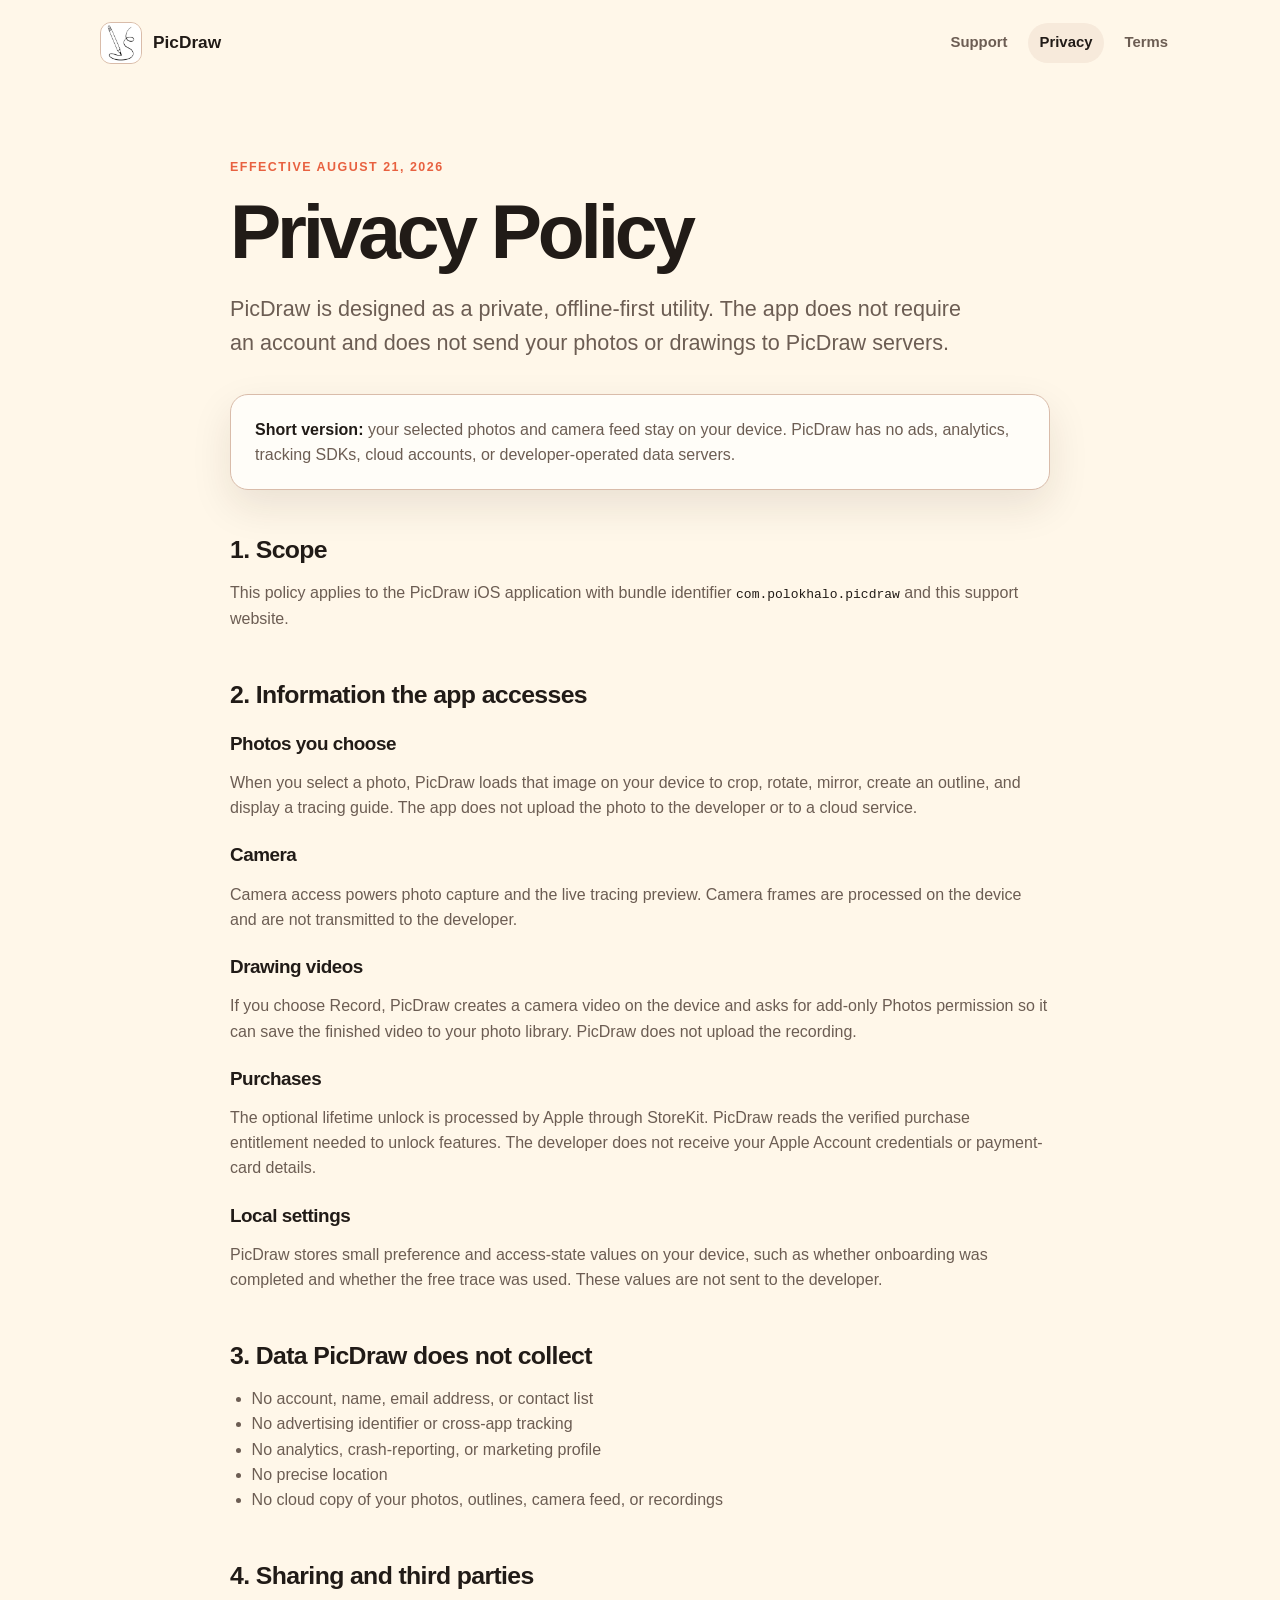
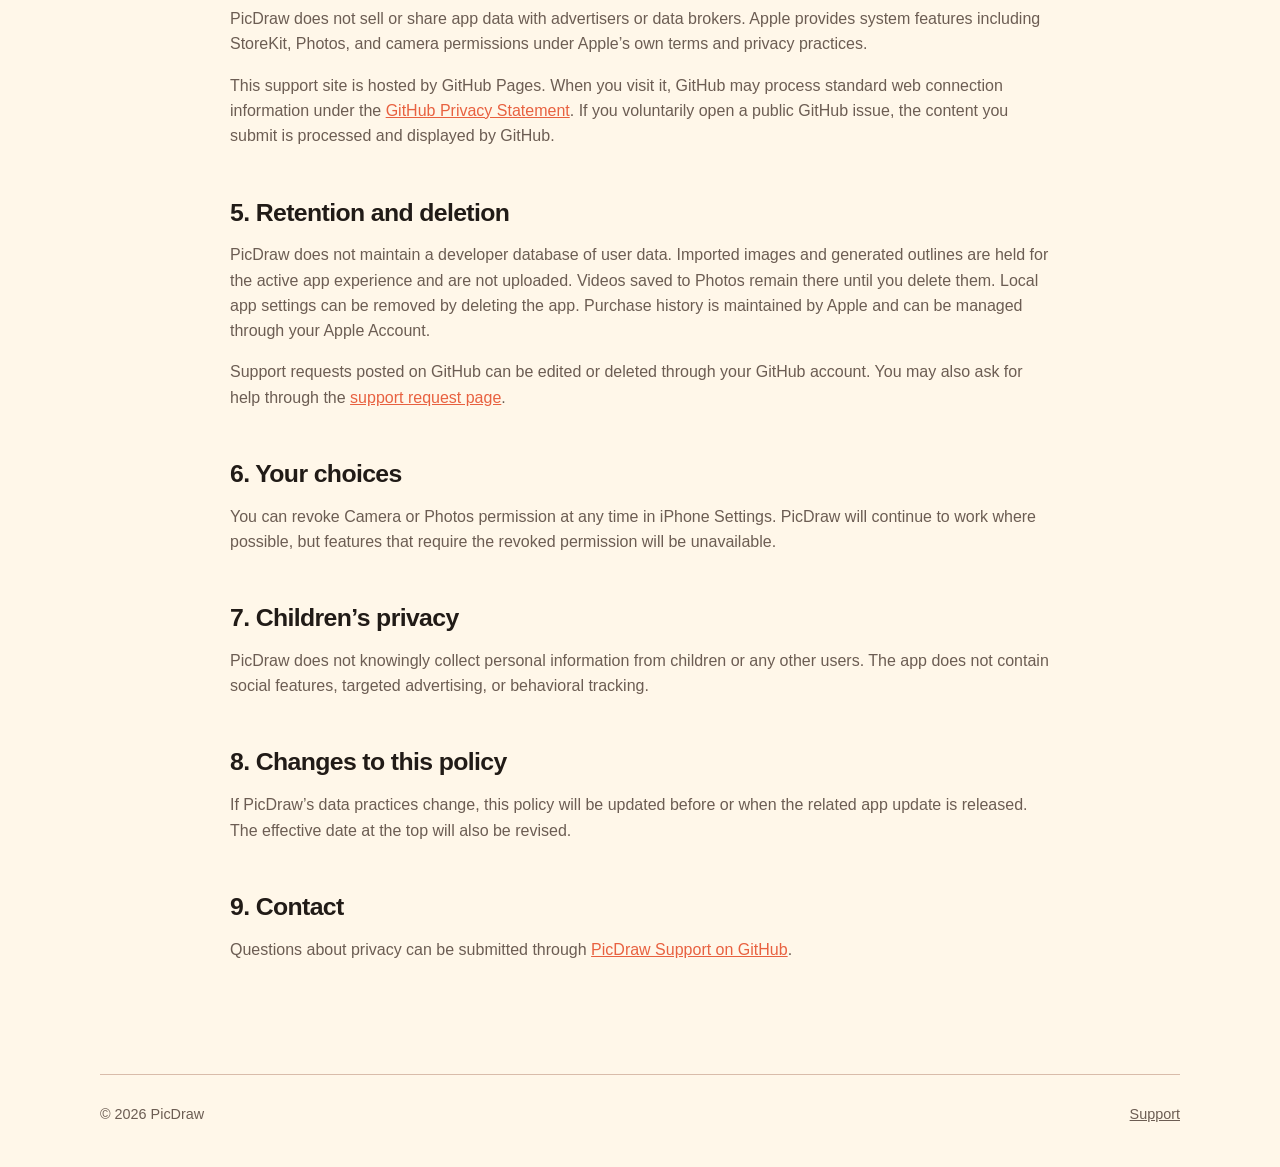
==== privacy/index.html @ 56aef0eb "Create PicDraw support and legal pages" ====
<!doctype html>
<html lang="en">
<head>
  <meta charset="utf-8">
  <meta name="viewport" content="width=device-width, initial-scale=1">
  <meta name="description" content="Privacy Policy for the PicDraw iPhone app.">
  <title>Privacy Policy — PicDraw</title>
  <link rel="icon" href="../assets/picdraw-icon.png">
  <link rel="stylesheet" href="../styles.css">
</head>
<body>
  <header class="site-header">
    <a class="brand" href="../" aria-label="PicDraw Support home">
      <img src="../assets/picdraw-icon.png" alt="" width="42" height="42">
      <span>PicDraw</span>
    </a>
    <nav aria-label="Legal and support">
      <a href="../">Support</a>
      <a aria-current="page" href="../privacy/">Privacy</a>
      <a href="../terms/">Terms</a>
    </nav>
  </header>

  <main class="document">
    <p class="eyebrow">EFFECTIVE AUGUST 21, 2026</p>
    <h1>Privacy Policy</h1>
    <p class="lede">PicDraw is designed as a private, offline-first utility. The app does not require an account and does not send your photos or drawings to PicDraw servers.</p>

    <div class="notice"><strong>Short version:</strong> your selected photos and camera feed stay on your device. PicDraw has no ads, analytics, tracking SDKs, cloud accounts, or developer-operated data servers.</div>

    <section>
      <h2>1. Scope</h2>
      <p>This policy applies to the PicDraw iOS application with bundle identifier <code>com.polokhalo.picdraw</code> and this support website.</p>
    </section>

    <section>
      <h2>2. Information the app accesses</h2>
      <h3>Photos you choose</h3>
      <p>When you select a photo, PicDraw loads that image on your device to crop, rotate, mirror, create an outline, and display a tracing guide. The app does not upload the photo to the developer or to a cloud service.</p>

      <h3>Camera</h3>
      <p>Camera access powers photo capture and the live tracing preview. Camera frames are processed on the device and are not transmitted to the developer.</p>

      <h3>Drawing videos</h3>
      <p>If you choose Record, PicDraw creates a camera video on the device and asks for add-only Photos permission so it can save the finished video to your photo library. PicDraw does not upload the recording.</p>

      <h3>Purchases</h3>
      <p>The optional lifetime unlock is processed by Apple through StoreKit. PicDraw reads the verified purchase entitlement needed to unlock features. The developer does not receive your Apple Account credentials or payment-card details.</p>

      <h3>Local settings</h3>
      <p>PicDraw stores small preference and access-state values on your device, such as whether onboarding was completed and whether the free trace was used. These values are not sent to the developer.</p>
    </section>

    <section>
      <h2>3. Data PicDraw does not collect</h2>
      <ul>
        <li>No account, name, email address, or contact list</li>
        <li>No advertising identifier or cross-app tracking</li>
        <li>No analytics, crash-reporting, or marketing profile</li>
        <li>No precise location</li>
        <li>No cloud copy of your photos, outlines, camera feed, or recordings</li>
      </ul>
    </section>

    <section>
      <h2>4. Sharing and third parties</h2>
      <p>PicDraw does not sell or share app data with advertisers or data brokers. Apple provides system features including StoreKit, Photos, and camera permissions under Apple’s own terms and privacy practices.</p>
      <p>This support site is hosted by GitHub Pages. When you visit it, GitHub may process standard web connection information under the <a href="https://docs.github.com/en/site-policy/privacy-policies/github-general-privacy-statement" target="_blank" rel="noreferrer">GitHub Privacy Statement</a>. If you voluntarily open a public GitHub issue, the content you submit is processed and displayed by GitHub.</p>
    </section>

    <section>
      <h2>5. Retention and deletion</h2>
      <p>PicDraw does not maintain a developer database of user data. Imported images and generated outlines are held for the active app experience and are not uploaded. Videos saved to Photos remain there until you delete them. Local app settings can be removed by deleting the app. Purchase history is maintained by Apple and can be managed through your Apple Account.</p>
      <p>Support requests posted on GitHub can be edited or deleted through your GitHub account. You may also ask for help through the <a href="https://github.com/dpolokhalo-gif/picdraw-support/issues/new" target="_blank" rel="noreferrer">support request page</a>.</p>
    </section>

    <section>
      <h2>6. Your choices</h2>
      <p>You can revoke Camera or Photos permission at any time in iPhone Settings. PicDraw will continue to work where possible, but features that require the revoked permission will be unavailable.</p>
    </section>

    <section>
      <h2>7. Children’s privacy</h2>
      <p>PicDraw does not knowingly collect personal information from children or any other users. The app does not contain social features, targeted advertising, or behavioral tracking.</p>
    </section>

    <section>
      <h2>8. Changes to this policy</h2>
      <p>If PicDraw’s data practices change, this policy will be updated before or when the related app update is released. The effective date at the top will also be revised.</p>
    </section>

    <section>
      <h2>9. Contact</h2>
      <p>Questions about privacy can be submitted through <a href="https://github.com/dpolokhalo-gif/picdraw-support/issues/new" target="_blank" rel="noreferrer">PicDraw Support on GitHub</a>.</p>
    </section>
  </main>

  <footer>
    <span>© 2026 PicDraw</span>
    <a href="../">Support</a>
  </footer>
</body>
</html>
---- styles.css ----
:root {
  color-scheme: light dark;
  --background: #fff7e9;
  --surface: #fffdf8;
  --raised: #f7eadb;
  --ink: #211b17;
  --muted: #6c5d53;
  --accent: #e86140;
  --border: #d9bcaa;
  --shadow: rgba(45, 30, 20, 0.10);
  font-family: -apple-system, BlinkMacSystemFont, "SF Pro Text", "Segoe UI", sans-serif;
  font-synthesis: none;
}

@media (prefers-color-scheme: dark) {
  :root {
    --background: #13110f;
    --surface: #211d1a;
    --raised: #2e2925;
    --ink: #faf3e8;
    --muted: #b9aca1;
    --accent: #ff805c;
    --border: #5a4e46;
    --shadow: rgba(0, 0, 0, 0.32);
  }
}

* { box-sizing: border-box; }

html { scroll-behavior: smooth; }

body {
  margin: 0;
  background: var(--background);
  color: var(--ink);
  line-height: 1.58;
  -webkit-font-smoothing: antialiased;
}

a { color: var(--accent); }

.site-header,
main,
footer {
  width: min(1080px, calc(100% - 40px));
  margin-inline: auto;
}

.site-header {
  min-height: 86px;
  display: flex;
  align-items: center;
  justify-content: space-between;
  gap: 24px;
}

.brand {
  display: inline-flex;
  align-items: center;
  gap: 11px;
  color: var(--ink);
  font-size: 1.08rem;
  font-weight: 750;
  text-decoration: none;
}

.brand img {
  border-radius: 11px;
  border: 1px solid var(--border);
}

nav { display: flex; gap: 8px; }

nav a {
  padding: 8px 12px;
  border-radius: 999px;
  color: var(--muted);
  font-size: 0.93rem;
  font-weight: 650;
  text-decoration: none;
}

nav a:hover,
nav a[aria-current="page"] {
  background: var(--raised);
  color: var(--ink);
}

.hero {
  padding: clamp(64px, 11vw, 124px) 0 80px;
  max-width: 820px;
}

.eyebrow {
  margin: 0 0 10px;
  color: var(--accent);
  font-size: 0.78rem;
  font-weight: 800;
  letter-spacing: 0.12em;
}

h1,
h2,
h3 {
  margin-top: 0;
  line-height: 1.12;
  letter-spacing: -0.025em;
}

h1 {
  margin-bottom: 18px;
  font-size: clamp(3rem, 8vw, 5.7rem);
  letter-spacing: -0.055em;
}

h2 { font-size: clamp(1.8rem, 4vw, 2.7rem); }
h3 { margin-bottom: 8px; font-size: 1.18rem; }

.lede {
  margin: 0;
  max-width: 740px;
  color: var(--muted);
  font-size: clamp(1.1rem, 2.5vw, 1.35rem);
}

.actions {
  display: flex;
  flex-wrap: wrap;
  gap: 12px;
  margin-top: 34px;
}

.button {
  display: inline-flex;
  min-height: 50px;
  align-items: center;
  justify-content: center;
  padding: 0 21px;
  border: 1px solid var(--border);
  border-radius: 14px;
  font-weight: 750;
  text-decoration: none;
  transition: transform 120ms ease, opacity 120ms ease;
}

.button:hover { transform: translateY(-1px); }
.button.primary { background: var(--accent); border-color: var(--accent); color: white; }
.button.secondary { background: var(--surface); color: var(--ink); }

.section { padding: 54px 0; }
.section-heading { margin-bottom: 24px; }
.section-heading h2 { margin-bottom: 0; }

.card-grid {
  display: grid;
  grid-template-columns: repeat(2, minmax(0, 1fr));
  gap: 16px;
}

.card,
.notice,
.contact-panel {
  border: 1px solid var(--border);
  background: var(--surface);
  box-shadow: 0 16px 40px var(--shadow);
}

.card {
  padding: 25px;
  border-radius: 20px;
}

.card p { margin: 0; color: var(--muted); }

.contact-panel {
  display: flex;
  align-items: center;
  justify-content: space-between;
  gap: 32px;
  margin-block: 64px 80px;
  padding: clamp(26px, 5vw, 44px);
  border-radius: 26px;
}

.contact-panel h2 { margin-bottom: 10px; }
.contact-panel p { max-width: 660px; margin: 0; color: var(--muted); }
.contact-panel .button { flex: 0 0 auto; }

.document {
  max-width: 820px;
  padding: 72px 0 96px;
}

.document h1 { font-size: clamp(2.8rem, 7vw, 4.8rem); }
.document section { padding-top: 34px; }
.document section h2 { margin-bottom: 12px; font-size: 1.55rem; }
.document section h3 { margin-top: 24px; }
.document section p,
.document section li { color: var(--muted); }
.document ul { padding-left: 1.35rem; }
.document code { color: var(--ink); }

.notice {
  margin: 34px 0 12px;
  padding: 22px 24px;
  border-radius: 18px;
  color: var(--muted);
}

.notice strong { color: var(--ink); }

footer {
  display: flex;
  justify-content: space-between;
  gap: 18px;
  padding: 28px 0 42px;
  border-top: 1px solid var(--border);
  color: var(--muted);
  font-size: 0.9rem;
}

footer a { color: var(--muted); }

@media (max-width: 680px) {
  .site-header {
    align-items: flex-start;
    padding-block: 18px;
  }

  nav { gap: 2px; }
  nav a { padding: 7px 8px; font-size: 0.83rem; }
  .brand span { display: none; }
  .hero { padding-top: 52px; }
  .card-grid { grid-template-columns: 1fr; }
  .contact-panel { align-items: stretch; flex-direction: column; }
  footer { flex-direction: column; }
}

@media (prefers-reduced-motion: reduce) {
  html { scroll-behavior: auto; }
  .button { transition: none; }
}
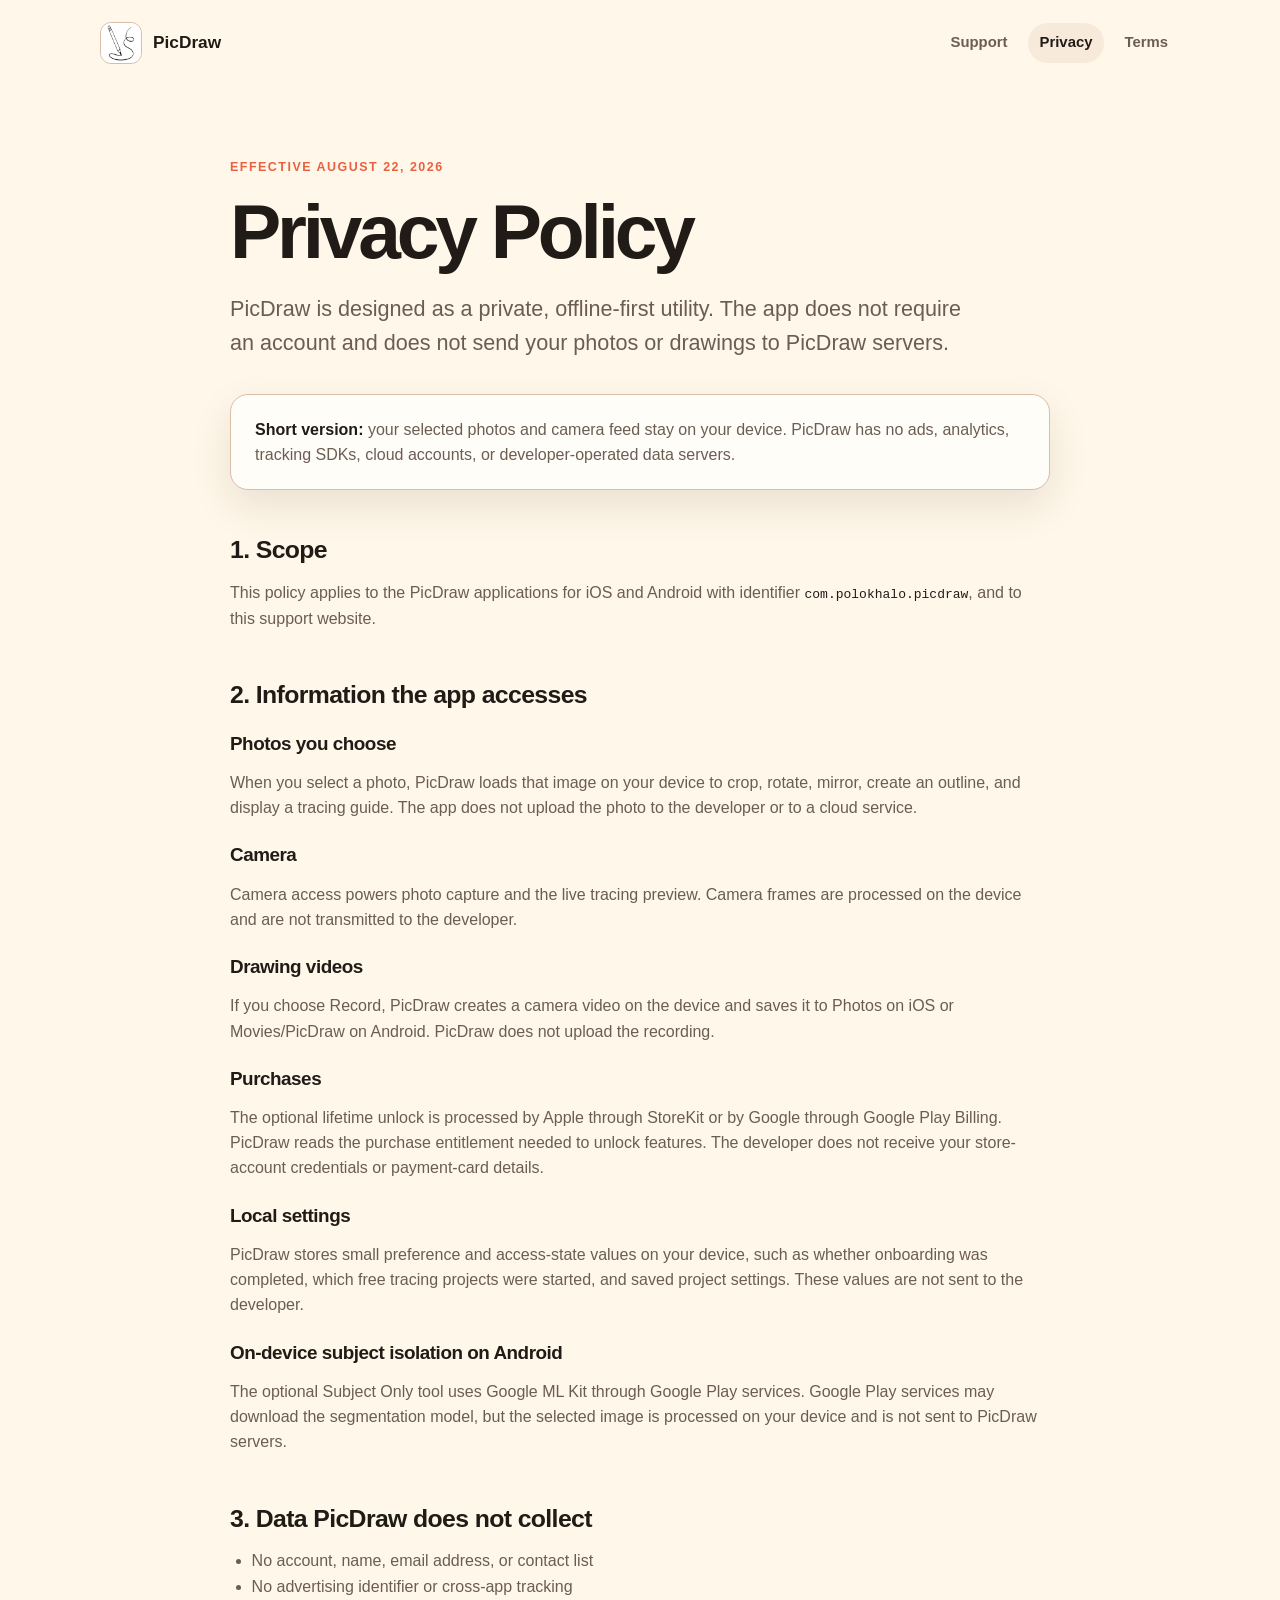
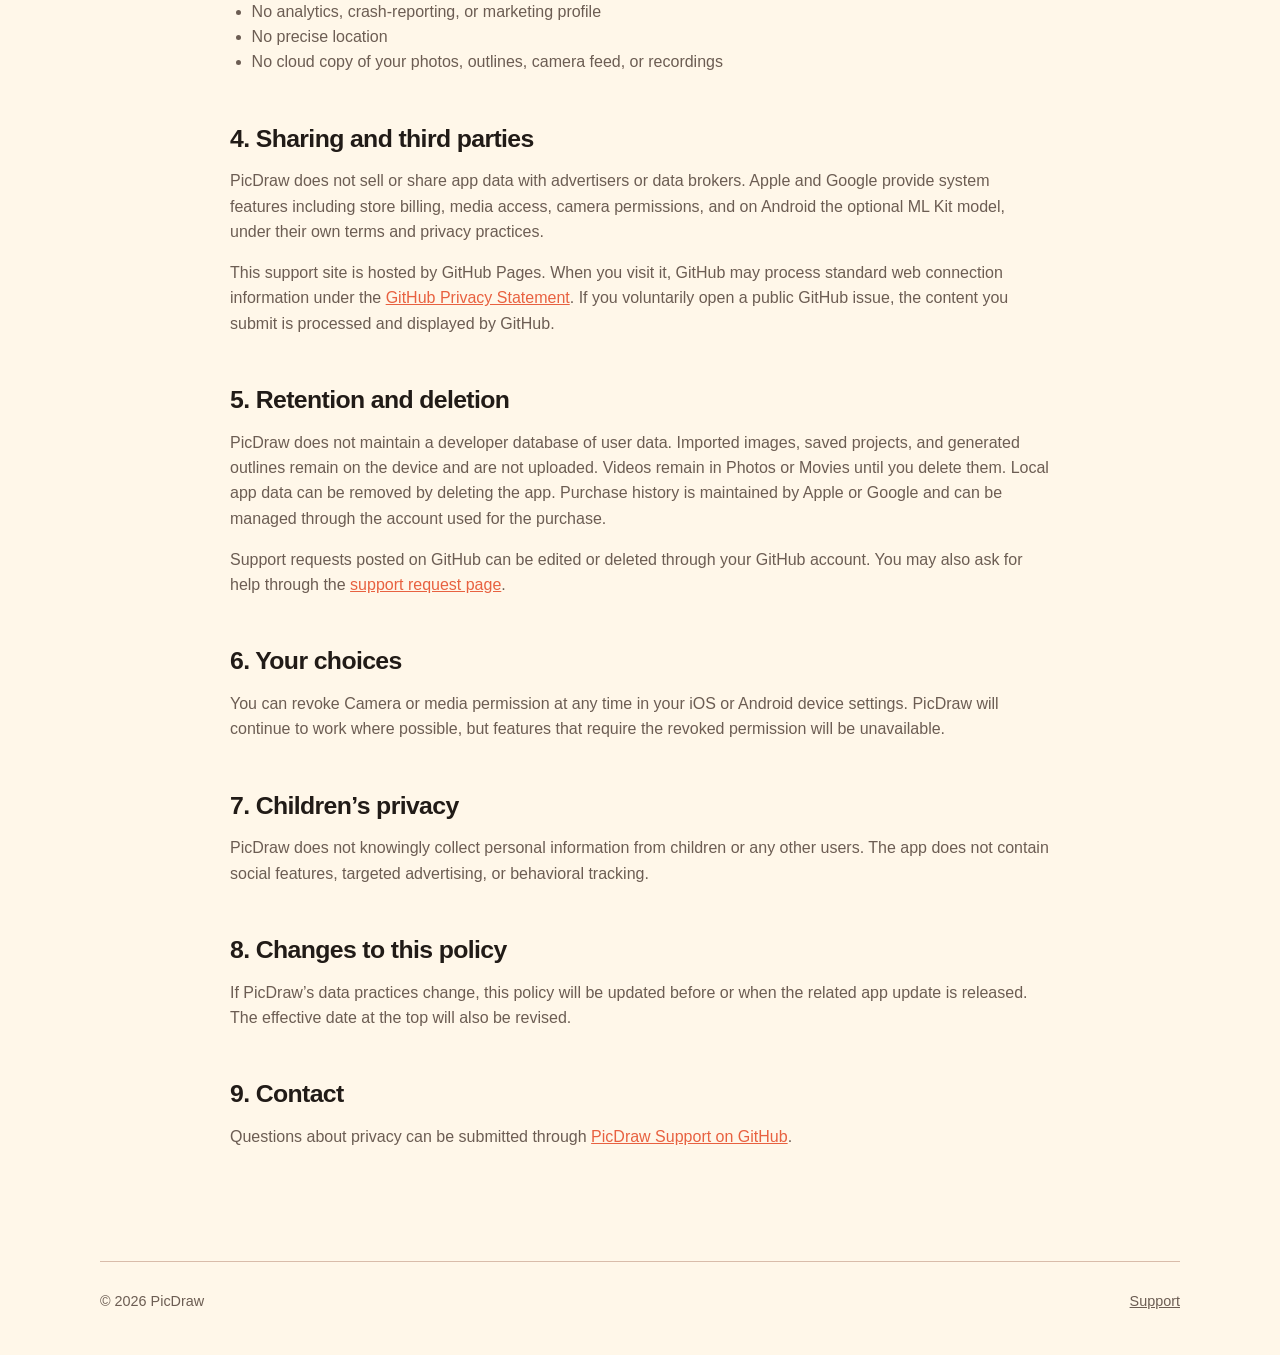
==== commit 5f2f8901: "Add Android support and legal disclosures" ====
--- a/privacy/index.html
+++ b/privacy/index.html
@@ -3,7 +3,7 @@
 <head>
   <meta charset="utf-8">
   <meta name="viewport" content="width=device-width, initial-scale=1">
-  <meta name="description" content="Privacy Policy for the PicDraw iPhone app.">
+  <meta name="description" content="Privacy Policy for the PicDraw iOS and Android apps.">
   <title>Privacy Policy — PicDraw</title>
   <link rel="icon" href="../assets/picdraw-icon.png">
   <link rel="stylesheet" href="../styles.css">
@@ -22,7 +22,7 @@
   </header>
 
   <main class="document">
-    <p class="eyebrow">EFFECTIVE AUGUST 21, 2026</p>
+    <p class="eyebrow">EFFECTIVE AUGUST 22, 2026</p>
     <h1>Privacy Policy</h1>
     <p class="lede">PicDraw is designed as a private, offline-first utility. The app does not require an account and does not send your photos or drawings to PicDraw servers.</p>
 
@@ -30,7 +30,7 @@
 
     <section>
       <h2>1. Scope</h2>
-      <p>This policy applies to the PicDraw iOS application with bundle identifier <code>com.polokhalo.picdraw</code> and this support website.</p>
+      <p>This policy applies to the PicDraw applications for iOS and Android with identifier <code>com.polokhalo.picdraw</code>, and to this support website.</p>
     </section>
 
     <section>
@@ -42,13 +42,16 @@
       <p>Camera access powers photo capture and the live tracing preview. Camera frames are processed on the device and are not transmitted to the developer.</p>
 
       <h3>Drawing videos</h3>
-      <p>If you choose Record, PicDraw creates a camera video on the device and asks for add-only Photos permission so it can save the finished video to your photo library. PicDraw does not upload the recording.</p>
+      <p>If you choose Record, PicDraw creates a camera video on the device and saves it to Photos on iOS or Movies/PicDraw on Android. PicDraw does not upload the recording.</p>
 
       <h3>Purchases</h3>
-      <p>The optional lifetime unlock is processed by Apple through StoreKit. PicDraw reads the verified purchase entitlement needed to unlock features. The developer does not receive your Apple Account credentials or payment-card details.</p>
+      <p>The optional lifetime unlock is processed by Apple through StoreKit or by Google through Google Play Billing. PicDraw reads the purchase entitlement needed to unlock features. The developer does not receive your store-account credentials or payment-card details.</p>
 
       <h3>Local settings</h3>
-      <p>PicDraw stores small preference and access-state values on your device, such as whether onboarding was completed and whether the free trace was used. These values are not sent to the developer.</p>
+      <p>PicDraw stores small preference and access-state values on your device, such as whether onboarding was completed, which free tracing projects were started, and saved project settings. These values are not sent to the developer.</p>
+
+      <h3>On-device subject isolation on Android</h3>
+      <p>The optional Subject Only tool uses Google ML Kit through Google Play services. Google Play services may download the segmentation model, but the selected image is processed on your device and is not sent to PicDraw servers.</p>
     </section>
 
     <section>
@@ -64,19 +67,19 @@
 
     <section>
       <h2>4. Sharing and third parties</h2>
-      <p>PicDraw does not sell or share app data with advertisers or data brokers. Apple provides system features including StoreKit, Photos, and camera permissions under Apple’s own terms and privacy practices.</p>
+      <p>PicDraw does not sell or share app data with advertisers or data brokers. Apple and Google provide system features including store billing, media access, camera permissions, and on Android the optional ML Kit model, under their own terms and privacy practices.</p>
       <p>This support site is hosted by GitHub Pages. When you visit it, GitHub may process standard web connection information under the <a href="https://docs.github.com/en/site-policy/privacy-policies/github-general-privacy-statement" target="_blank" rel="noreferrer">GitHub Privacy Statement</a>. If you voluntarily open a public GitHub issue, the content you submit is processed and displayed by GitHub.</p>
     </section>
 
     <section>
       <h2>5. Retention and deletion</h2>
-      <p>PicDraw does not maintain a developer database of user data. Imported images and generated outlines are held for the active app experience and are not uploaded. Videos saved to Photos remain there until you delete them. Local app settings can be removed by deleting the app. Purchase history is maintained by Apple and can be managed through your Apple Account.</p>
+      <p>PicDraw does not maintain a developer database of user data. Imported images, saved projects, and generated outlines remain on the device and are not uploaded. Videos remain in Photos or Movies until you delete them. Local app data can be removed by deleting the app. Purchase history is maintained by Apple or Google and can be managed through the account used for the purchase.</p>
       <p>Support requests posted on GitHub can be edited or deleted through your GitHub account. You may also ask for help through the <a href="https://github.com/dpolokhalo-gif/picdraw-support/issues/new" target="_blank" rel="noreferrer">support request page</a>.</p>
     </section>
 
     <section>
       <h2>6. Your choices</h2>
-      <p>You can revoke Camera or Photos permission at any time in iPhone Settings. PicDraw will continue to work where possible, but features that require the revoked permission will be unavailable.</p>
+      <p>You can revoke Camera or media permission at any time in your iOS or Android device settings. PicDraw will continue to work where possible, but features that require the revoked permission will be unavailable.</p>
     </section>
 
     <section>
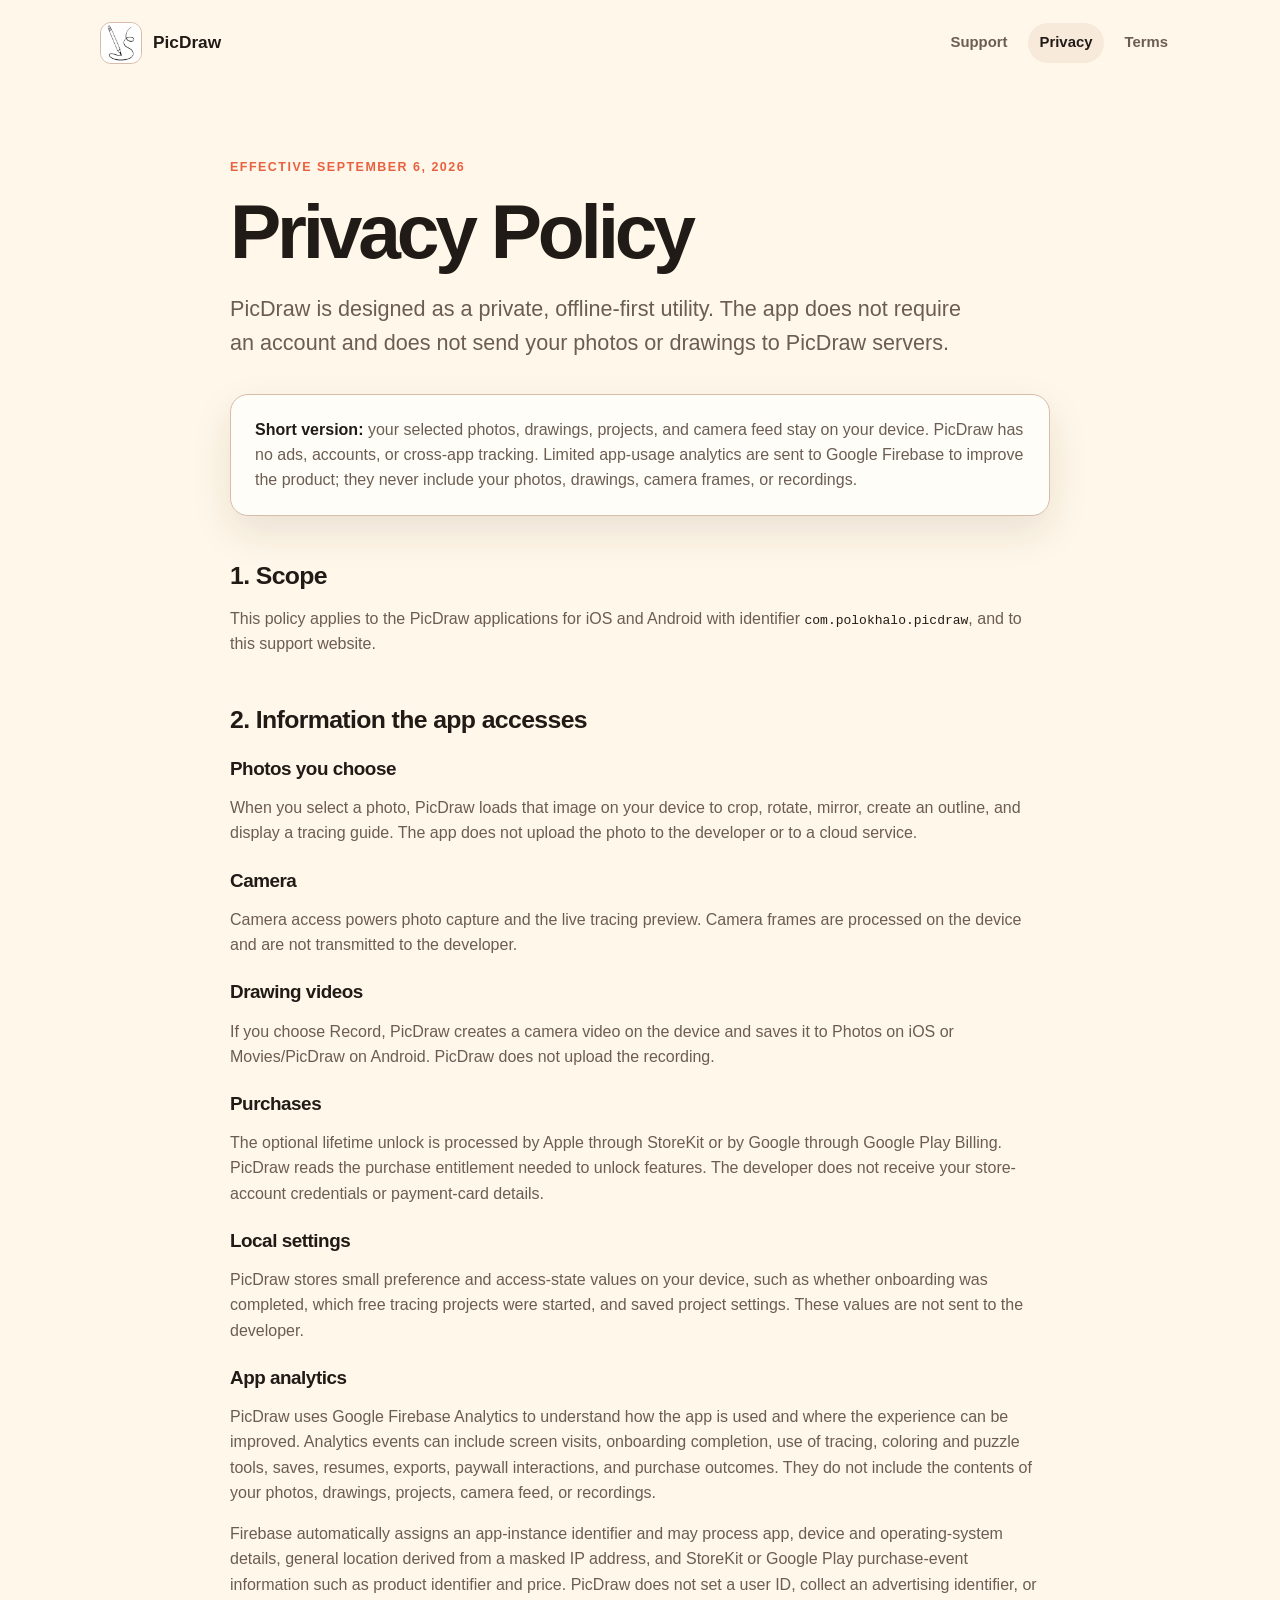
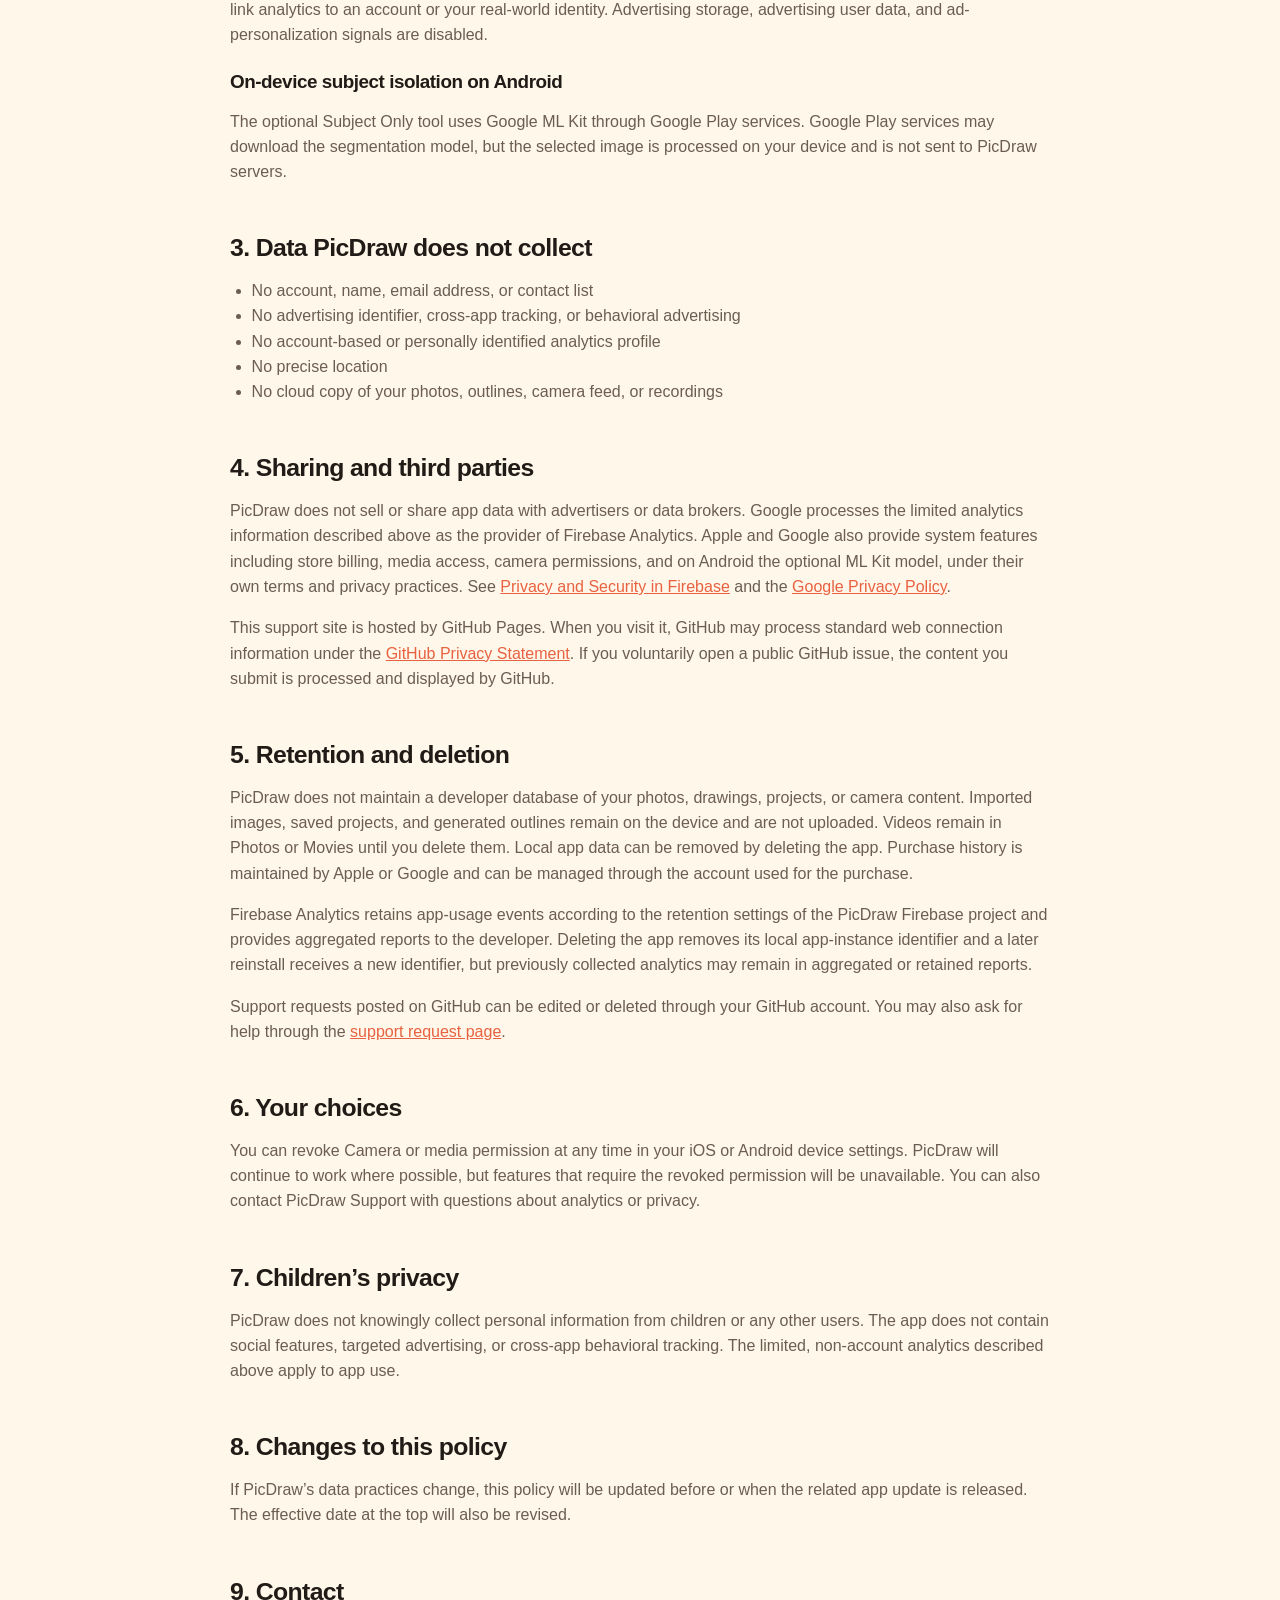
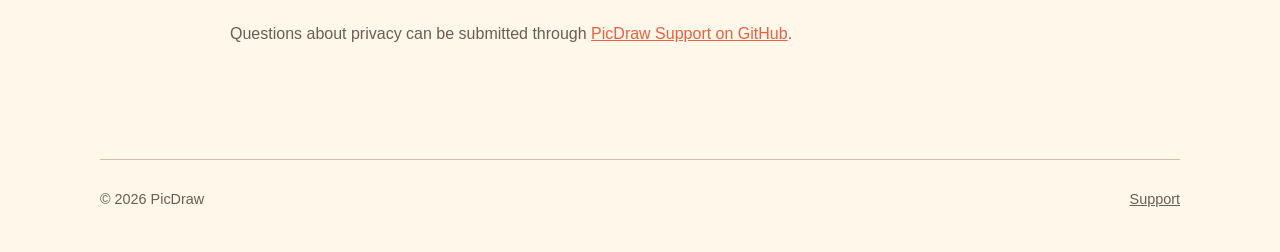
==== commit 7572c9e8: "Update privacy policy for Firebase analytics" ====
--- a/privacy/index.html
+++ b/privacy/index.html
@@ -22,11 +22,11 @@
   </header>
 
   <main class="document">
-    <p class="eyebrow">EFFECTIVE AUGUST 22, 2026</p>
+    <p class="eyebrow">EFFECTIVE SEPTEMBER 6, 2026</p>
     <h1>Privacy Policy</h1>
     <p class="lede">PicDraw is designed as a private, offline-first utility. The app does not require an account and does not send your photos or drawings to PicDraw servers.</p>
 
-    <div class="notice"><strong>Short version:</strong> your selected photos and camera feed stay on your device. PicDraw has no ads, analytics, tracking SDKs, cloud accounts, or developer-operated data servers.</div>
+    <div class="notice"><strong>Short version:</strong> your selected photos, drawings, projects, and camera feed stay on your device. PicDraw has no ads, accounts, or cross-app tracking. Limited app-usage analytics are sent to Google Firebase to improve the product; they never include your photos, drawings, camera frames, or recordings.</div>
 
     <section>
       <h2>1. Scope</h2>
@@ -50,6 +50,10 @@
       <h3>Local settings</h3>
       <p>PicDraw stores small preference and access-state values on your device, such as whether onboarding was completed, which free tracing projects were started, and saved project settings. These values are not sent to the developer.</p>
 
+      <h3>App analytics</h3>
+      <p>PicDraw uses Google Firebase Analytics to understand how the app is used and where the experience can be improved. Analytics events can include screen visits, onboarding completion, use of tracing, coloring and puzzle tools, saves, resumes, exports, paywall interactions, and purchase outcomes. They do not include the contents of your photos, drawings, projects, camera feed, or recordings.</p>
+      <p>Firebase automatically assigns an app-instance identifier and may process app, device and operating-system details, general location derived from a masked IP address, and StoreKit or Google Play purchase-event information such as product identifier and price. PicDraw does not set a user ID, collect an advertising identifier, or link analytics to an account or your real-world identity. Advertising storage, advertising user data, and ad-personalization signals are disabled.</p>
+
       <h3>On-device subject isolation on Android</h3>
       <p>The optional Subject Only tool uses Google ML Kit through Google Play services. Google Play services may download the segmentation model, but the selected image is processed on your device and is not sent to PicDraw servers.</p>
     </section>
@@ -58,8 +62,8 @@
       <h2>3. Data PicDraw does not collect</h2>
       <ul>
         <li>No account, name, email address, or contact list</li>
-        <li>No advertising identifier or cross-app tracking</li>
-        <li>No analytics, crash-reporting, or marketing profile</li>
+        <li>No advertising identifier, cross-app tracking, or behavioral advertising</li>
+        <li>No account-based or personally identified analytics profile</li>
         <li>No precise location</li>
         <li>No cloud copy of your photos, outlines, camera feed, or recordings</li>
       </ul>
@@ -67,24 +71,25 @@
 
     <section>
       <h2>4. Sharing and third parties</h2>
-      <p>PicDraw does not sell or share app data with advertisers or data brokers. Apple and Google provide system features including store billing, media access, camera permissions, and on Android the optional ML Kit model, under their own terms and privacy practices.</p>
+      <p>PicDraw does not sell or share app data with advertisers or data brokers. Google processes the limited analytics information described above as the provider of Firebase Analytics. Apple and Google also provide system features including store billing, media access, camera permissions, and on Android the optional ML Kit model, under their own terms and privacy practices. See <a href="https://firebase.google.com/support/privacy" target="_blank" rel="noreferrer">Privacy and Security in Firebase</a> and the <a href="https://policies.google.com/privacy" target="_blank" rel="noreferrer">Google Privacy Policy</a>.</p>
       <p>This support site is hosted by GitHub Pages. When you visit it, GitHub may process standard web connection information under the <a href="https://docs.github.com/en/site-policy/privacy-policies/github-general-privacy-statement" target="_blank" rel="noreferrer">GitHub Privacy Statement</a>. If you voluntarily open a public GitHub issue, the content you submit is processed and displayed by GitHub.</p>
     </section>
 
     <section>
       <h2>5. Retention and deletion</h2>
-      <p>PicDraw does not maintain a developer database of user data. Imported images, saved projects, and generated outlines remain on the device and are not uploaded. Videos remain in Photos or Movies until you delete them. Local app data can be removed by deleting the app. Purchase history is maintained by Apple or Google and can be managed through the account used for the purchase.</p>
+      <p>PicDraw does not maintain a developer database of your photos, drawings, projects, or camera content. Imported images, saved projects, and generated outlines remain on the device and are not uploaded. Videos remain in Photos or Movies until you delete them. Local app data can be removed by deleting the app. Purchase history is maintained by Apple or Google and can be managed through the account used for the purchase.</p>
+      <p>Firebase Analytics retains app-usage events according to the retention settings of the PicDraw Firebase project and provides aggregated reports to the developer. Deleting the app removes its local app-instance identifier and a later reinstall receives a new identifier, but previously collected analytics may remain in aggregated or retained reports.</p>
       <p>Support requests posted on GitHub can be edited or deleted through your GitHub account. You may also ask for help through the <a href="https://github.com/dpolokhalo-gif/picdraw-support/issues/new" target="_blank" rel="noreferrer">support request page</a>.</p>
     </section>
 
     <section>
       <h2>6. Your choices</h2>
-      <p>You can revoke Camera or media permission at any time in your iOS or Android device settings. PicDraw will continue to work where possible, but features that require the revoked permission will be unavailable.</p>
+      <p>You can revoke Camera or media permission at any time in your iOS or Android device settings. PicDraw will continue to work where possible, but features that require the revoked permission will be unavailable. You can also contact PicDraw Support with questions about analytics or privacy.</p>
     </section>
 
     <section>
       <h2>7. Children’s privacy</h2>
-      <p>PicDraw does not knowingly collect personal information from children or any other users. The app does not contain social features, targeted advertising, or behavioral tracking.</p>
+      <p>PicDraw does not knowingly collect personal information from children or any other users. The app does not contain social features, targeted advertising, or cross-app behavioral tracking. The limited, non-account analytics described above apply to app use.</p>
     </section>
 
     <section>
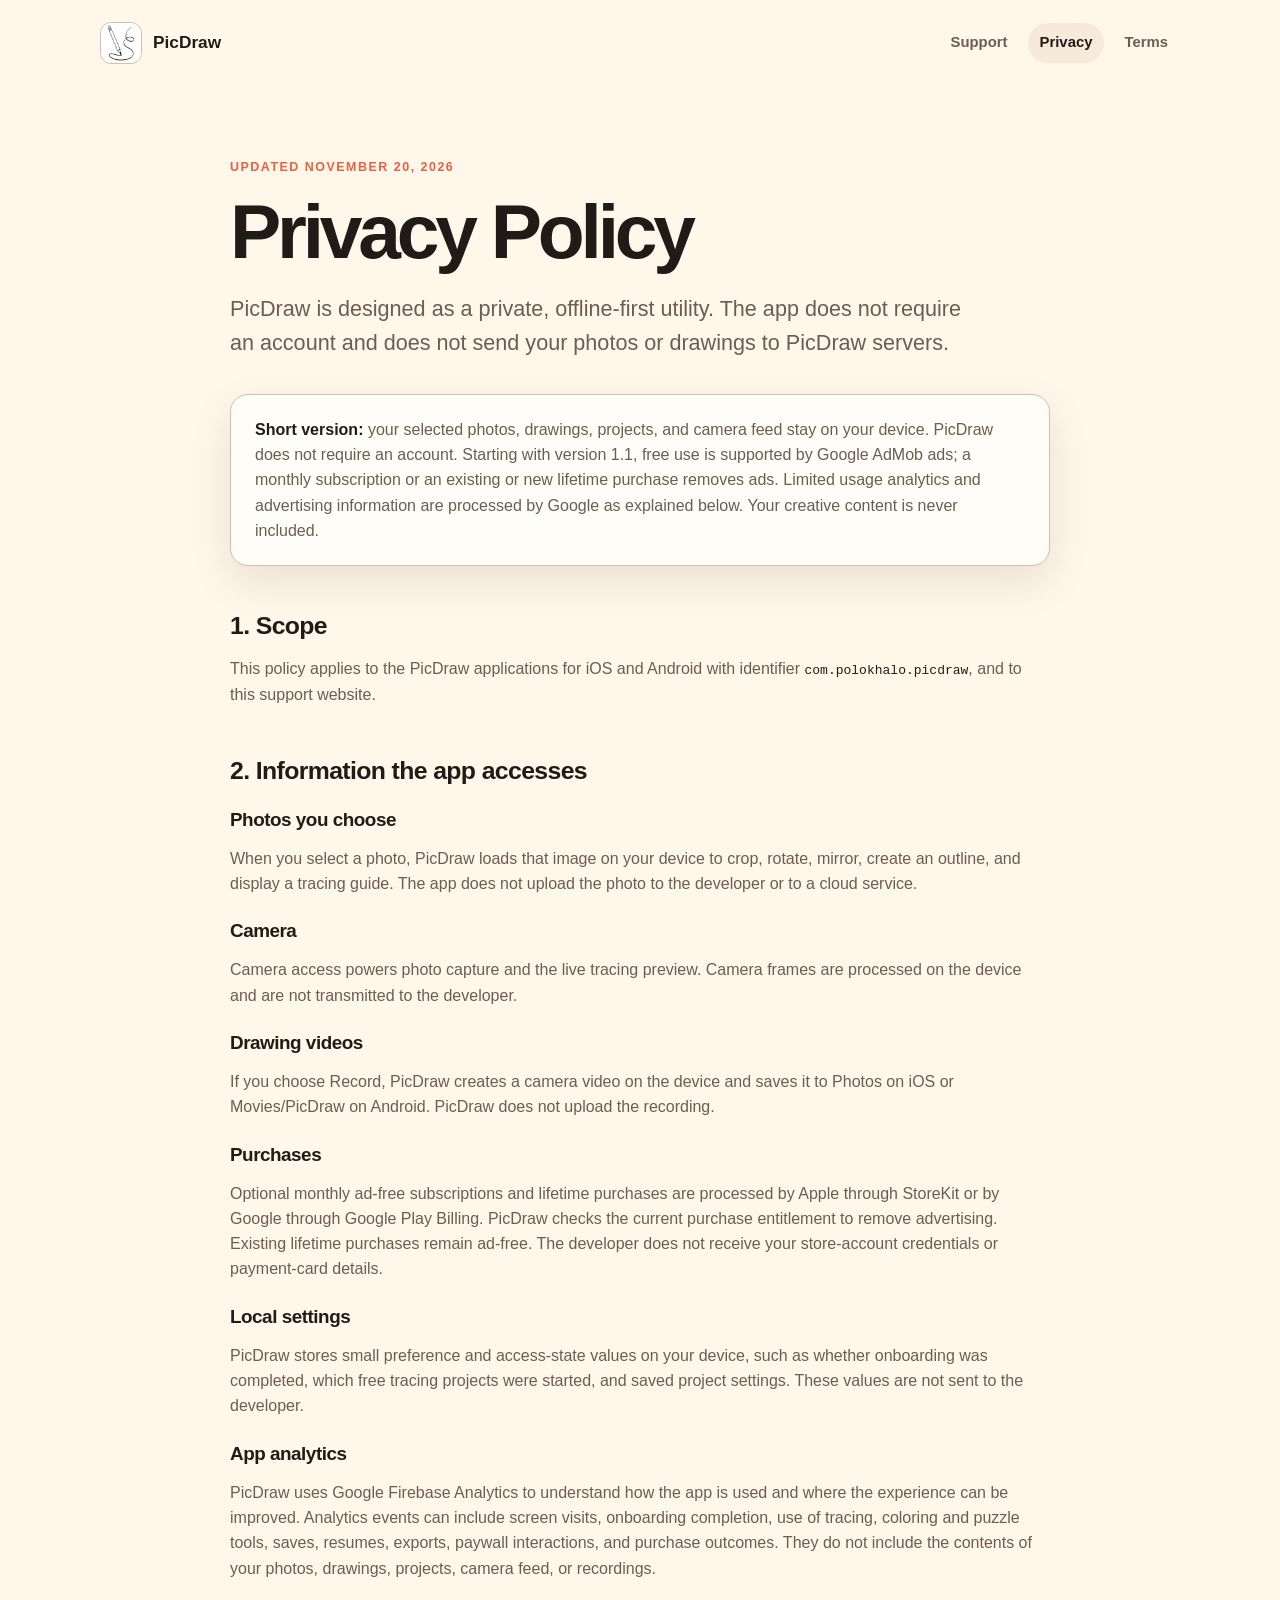
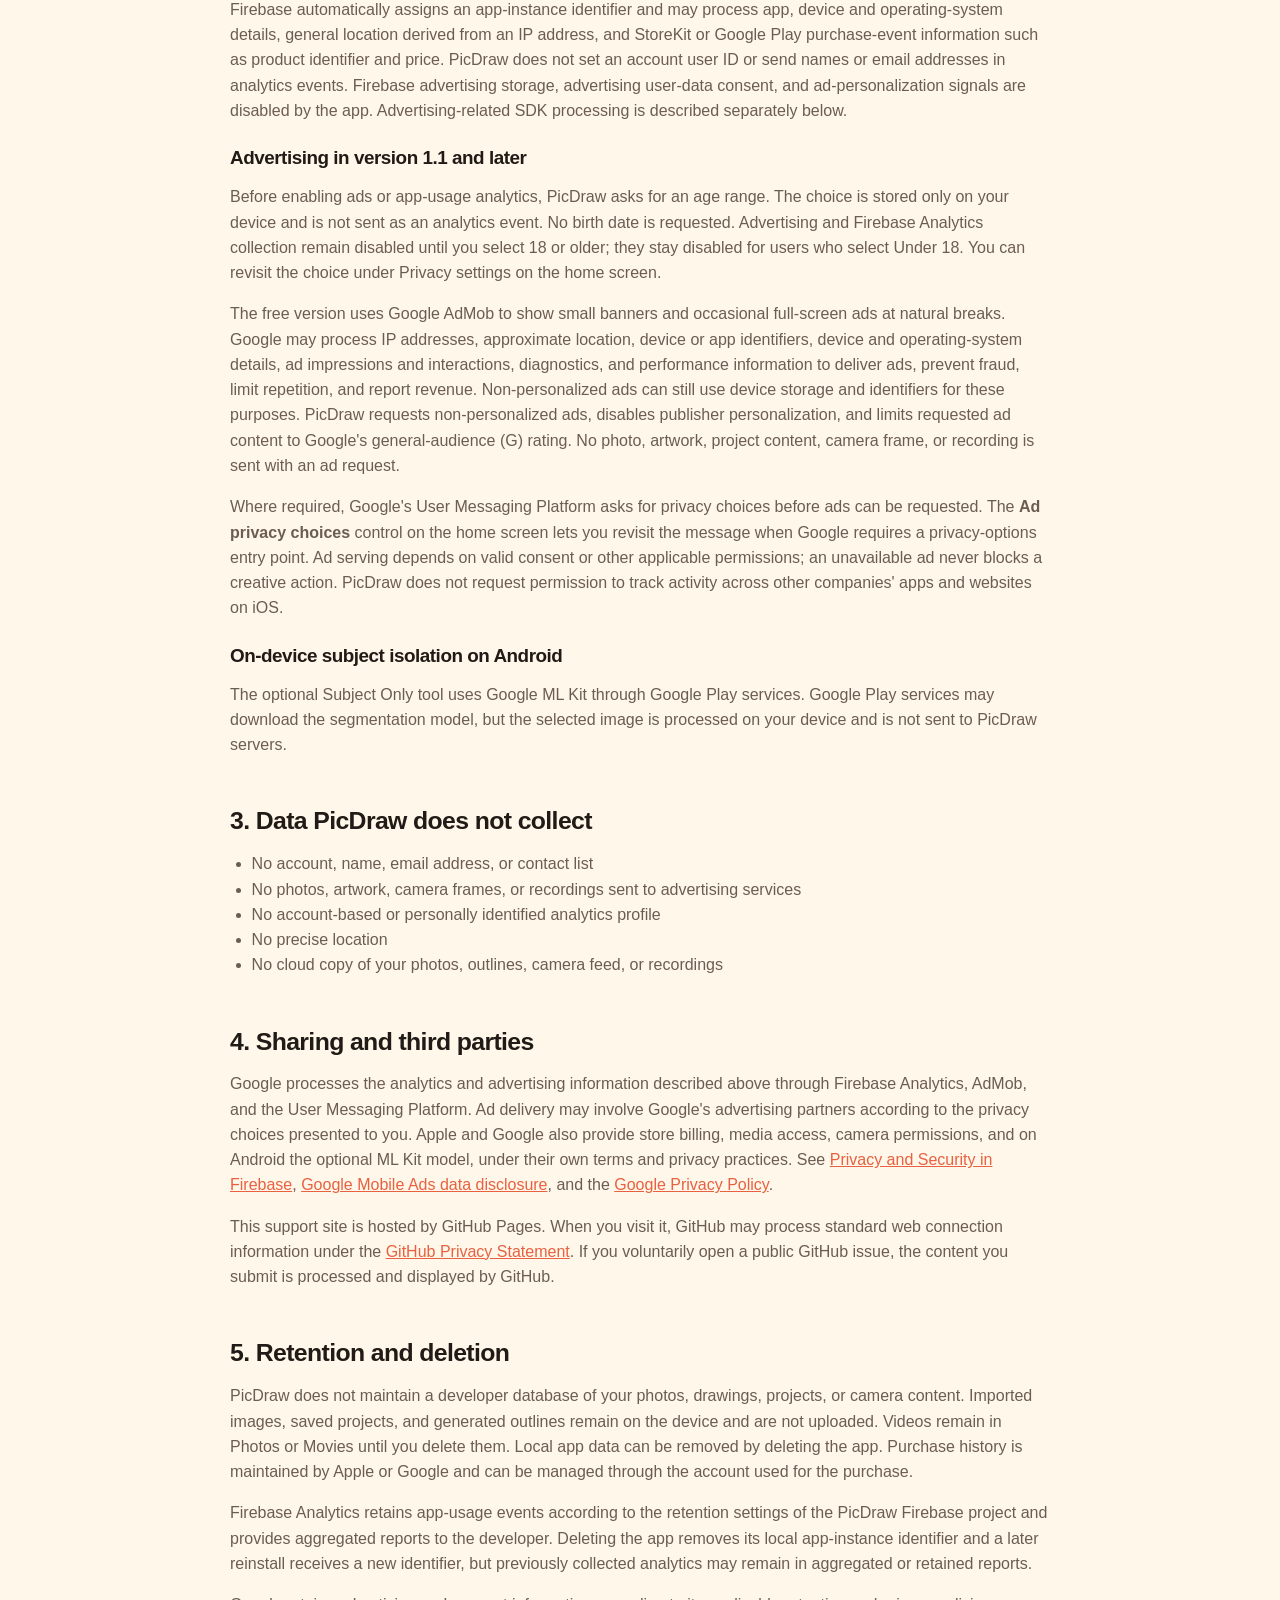
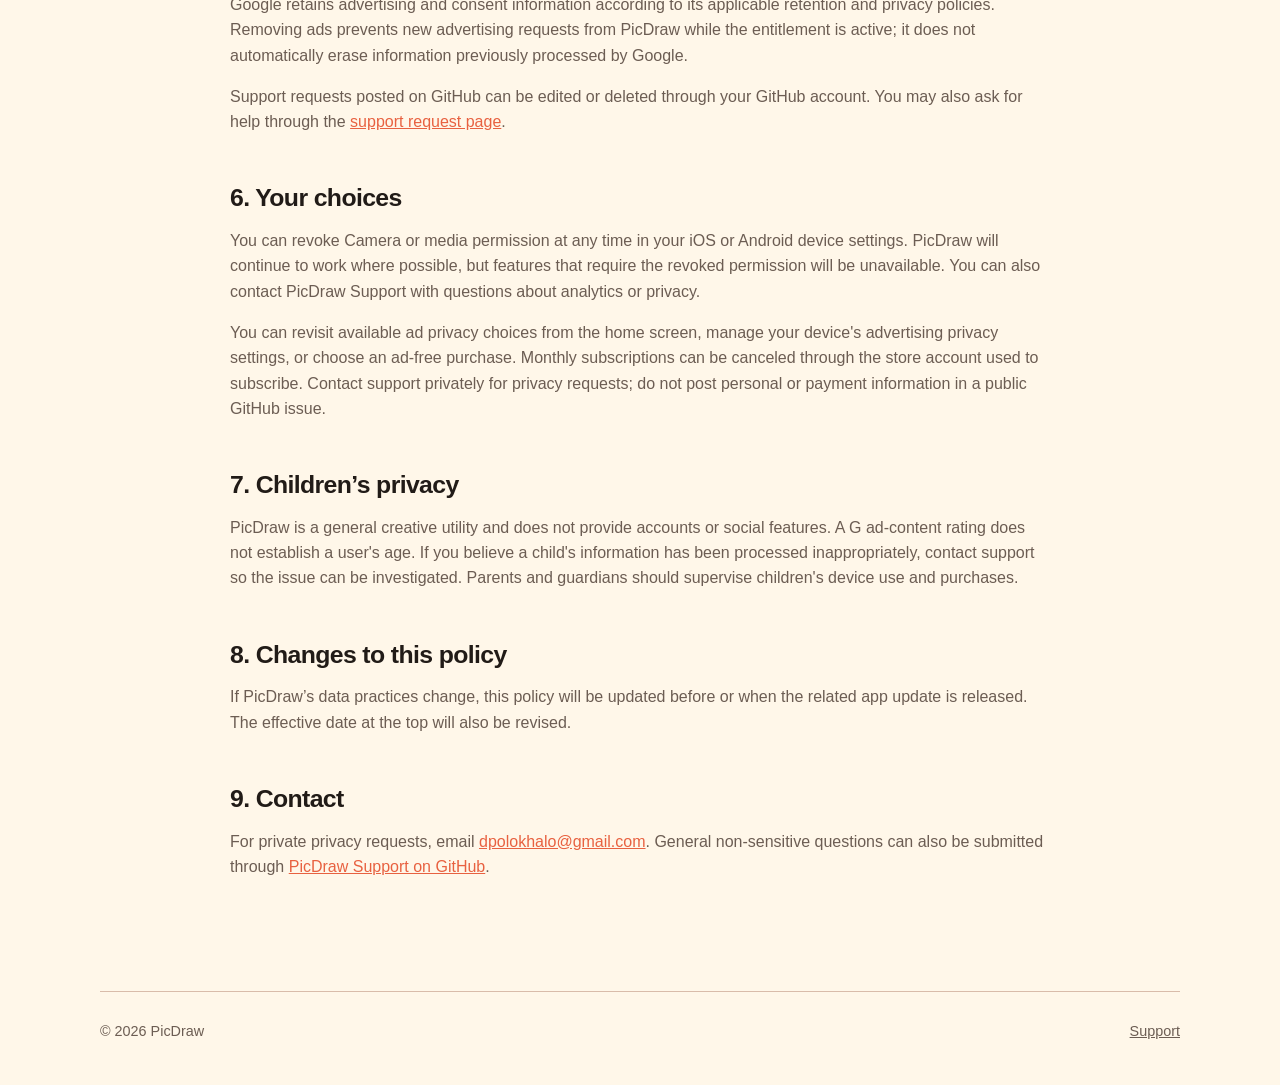
==== commit 7f08cea2: "Describe PicDraw 1.1 ads, age privacy and optional ad-free purchases" ====
--- a/privacy/index.html
+++ b/privacy/index.html
@@ -22,11 +22,11 @@
   </header>
 
   <main class="document">
-    <p class="eyebrow">EFFECTIVE SEPTEMBER 6, 2026</p>
+    <p class="eyebrow">UPDATED NOVEMBER 20, 2026</p>
     <h1>Privacy Policy</h1>
     <p class="lede">PicDraw is designed as a private, offline-first utility. The app does not require an account and does not send your photos or drawings to PicDraw servers.</p>
 
-    <div class="notice"><strong>Short version:</strong> your selected photos, drawings, projects, and camera feed stay on your device. PicDraw has no ads, accounts, or cross-app tracking. Limited app-usage analytics are sent to Google Firebase to improve the product; they never include your photos, drawings, camera frames, or recordings.</div>
+    <div class="notice"><strong>Short version:</strong> your selected photos, drawings, projects, and camera feed stay on your device. PicDraw does not require an account. Starting with version 1.1, free use is supported by Google AdMob ads; a monthly subscription or an existing or new lifetime purchase removes ads. Limited usage analytics and advertising information are processed by Google as explained below. Your creative content is never included.</div>
 
     <section>
       <h2>1. Scope</h2>
@@ -45,14 +45,19 @@
       <p>If you choose Record, PicDraw creates a camera video on the device and saves it to Photos on iOS or Movies/PicDraw on Android. PicDraw does not upload the recording.</p>
 
       <h3>Purchases</h3>
-      <p>The optional lifetime unlock is processed by Apple through StoreKit or by Google through Google Play Billing. PicDraw reads the purchase entitlement needed to unlock features. The developer does not receive your store-account credentials or payment-card details.</p>
+      <p>Optional monthly ad-free subscriptions and lifetime purchases are processed by Apple through StoreKit or by Google through Google Play Billing. PicDraw checks the current purchase entitlement to remove advertising. Existing lifetime purchases remain ad-free. The developer does not receive your store-account credentials or payment-card details.</p>
 
       <h3>Local settings</h3>
       <p>PicDraw stores small preference and access-state values on your device, such as whether onboarding was completed, which free tracing projects were started, and saved project settings. These values are not sent to the developer.</p>
 
       <h3>App analytics</h3>
       <p>PicDraw uses Google Firebase Analytics to understand how the app is used and where the experience can be improved. Analytics events can include screen visits, onboarding completion, use of tracing, coloring and puzzle tools, saves, resumes, exports, paywall interactions, and purchase outcomes. They do not include the contents of your photos, drawings, projects, camera feed, or recordings.</p>
-      <p>Firebase automatically assigns an app-instance identifier and may process app, device and operating-system details, general location derived from a masked IP address, and StoreKit or Google Play purchase-event information such as product identifier and price. PicDraw does not set a user ID, collect an advertising identifier, or link analytics to an account or your real-world identity. Advertising storage, advertising user data, and ad-personalization signals are disabled.</p>
+      <p>Firebase automatically assigns an app-instance identifier and may process app, device and operating-system details, general location derived from an IP address, and StoreKit or Google Play purchase-event information such as product identifier and price. PicDraw does not set an account user ID or send names or email addresses in analytics events. Firebase advertising storage, advertising user-data consent, and ad-personalization signals are disabled by the app. Advertising-related SDK processing is described separately below.</p>
+
+      <h3>Advertising in version 1.1 and later</h3>
+      <p>Before enabling ads or app-usage analytics, PicDraw asks for an age range. The choice is stored only on your device and is not sent as an analytics event. No birth date is requested. Advertising and Firebase Analytics collection remain disabled until you select 18 or older; they stay disabled for users who select Under 18. You can revisit the choice under Privacy settings on the home screen.</p>
+      <p>The free version uses Google AdMob to show small banners and occasional full-screen ads at natural breaks. Google may process IP addresses, approximate location, device or app identifiers, device and operating-system details, ad impressions and interactions, diagnostics, and performance information to deliver ads, prevent fraud, limit repetition, and report revenue. Non-personalized ads can still use device storage and identifiers for these purposes. PicDraw requests non-personalized ads, disables publisher personalization, and limits requested ad content to Google's general-audience (G) rating. No photo, artwork, project content, camera frame, or recording is sent with an ad request.</p>
+      <p>Where required, Google's User Messaging Platform asks for privacy choices before ads can be requested. The <strong>Ad privacy choices</strong> control on the home screen lets you revisit the message when Google requires a privacy-options entry point. Ad serving depends on valid consent or other applicable permissions; an unavailable ad never blocks a creative action. PicDraw does not request permission to track activity across other companies' apps and websites on iOS.</p>
 
       <h3>On-device subject isolation on Android</h3>
       <p>The optional Subject Only tool uses Google ML Kit through Google Play services. Google Play services may download the segmentation model, but the selected image is processed on your device and is not sent to PicDraw servers.</p>
@@ -62,7 +67,7 @@
       <h2>3. Data PicDraw does not collect</h2>
       <ul>
         <li>No account, name, email address, or contact list</li>
-        <li>No advertising identifier, cross-app tracking, or behavioral advertising</li>
+        <li>No photos, artwork, camera frames, or recordings sent to advertising services</li>
         <li>No account-based or personally identified analytics profile</li>
         <li>No precise location</li>
         <li>No cloud copy of your photos, outlines, camera feed, or recordings</li>
@@ -71,7 +76,7 @@
 
     <section>
       <h2>4. Sharing and third parties</h2>
-      <p>PicDraw does not sell or share app data with advertisers or data brokers. Google processes the limited analytics information described above as the provider of Firebase Analytics. Apple and Google also provide system features including store billing, media access, camera permissions, and on Android the optional ML Kit model, under their own terms and privacy practices. See <a href="https://firebase.google.com/support/privacy" target="_blank" rel="noreferrer">Privacy and Security in Firebase</a> and the <a href="https://policies.google.com/privacy" target="_blank" rel="noreferrer">Google Privacy Policy</a>.</p>
+      <p>Google processes the analytics and advertising information described above through Firebase Analytics, AdMob, and the User Messaging Platform. Ad delivery may involve Google's advertising partners according to the privacy choices presented to you. Apple and Google also provide store billing, media access, camera permissions, and on Android the optional ML Kit model, under their own terms and privacy practices. See <a href="https://firebase.google.com/support/privacy" target="_blank" rel="noreferrer">Privacy and Security in Firebase</a>, <a href="https://developers.google.com/admob/ios/privacy/data-disclosure" target="_blank" rel="noreferrer">Google Mobile Ads data disclosure</a>, and the <a href="https://policies.google.com/privacy" target="_blank" rel="noreferrer">Google Privacy Policy</a>.</p>
       <p>This support site is hosted by GitHub Pages. When you visit it, GitHub may process standard web connection information under the <a href="https://docs.github.com/en/site-policy/privacy-policies/github-general-privacy-statement" target="_blank" rel="noreferrer">GitHub Privacy Statement</a>. If you voluntarily open a public GitHub issue, the content you submit is processed and displayed by GitHub.</p>
     </section>
 
@@ -79,17 +84,19 @@
       <h2>5. Retention and deletion</h2>
       <p>PicDraw does not maintain a developer database of your photos, drawings, projects, or camera content. Imported images, saved projects, and generated outlines remain on the device and are not uploaded. Videos remain in Photos or Movies until you delete them. Local app data can be removed by deleting the app. Purchase history is maintained by Apple or Google and can be managed through the account used for the purchase.</p>
       <p>Firebase Analytics retains app-usage events according to the retention settings of the PicDraw Firebase project and provides aggregated reports to the developer. Deleting the app removes its local app-instance identifier and a later reinstall receives a new identifier, but previously collected analytics may remain in aggregated or retained reports.</p>
+      <p>Google retains advertising and consent information according to its applicable retention and privacy policies. Removing ads prevents new advertising requests from PicDraw while the entitlement is active; it does not automatically erase information previously processed by Google.</p>
       <p>Support requests posted on GitHub can be edited or deleted through your GitHub account. You may also ask for help through the <a href="https://github.com/dpolokhalo-gif/picdraw-support/issues/new" target="_blank" rel="noreferrer">support request page</a>.</p>
     </section>
 
     <section>
       <h2>6. Your choices</h2>
       <p>You can revoke Camera or media permission at any time in your iOS or Android device settings. PicDraw will continue to work where possible, but features that require the revoked permission will be unavailable. You can also contact PicDraw Support with questions about analytics or privacy.</p>
+      <p>You can revisit available ad privacy choices from the home screen, manage your device's advertising privacy settings, or choose an ad-free purchase. Monthly subscriptions can be canceled through the store account used to subscribe. Contact support privately for privacy requests; do not post personal or payment information in a public GitHub issue.</p>
     </section>
 
     <section>
       <h2>7. Children’s privacy</h2>
-      <p>PicDraw does not knowingly collect personal information from children or any other users. The app does not contain social features, targeted advertising, or cross-app behavioral tracking. The limited, non-account analytics described above apply to app use.</p>
+      <p>PicDraw is a general creative utility and does not provide accounts or social features. A G ad-content rating does not establish a user's age. If you believe a child's information has been processed inappropriately, contact support so the issue can be investigated. Parents and guardians should supervise children's device use and purchases.</p>
     </section>
 
     <section>
@@ -99,7 +106,7 @@
 
     <section>
       <h2>9. Contact</h2>
-      <p>Questions about privacy can be submitted through <a href="https://github.com/dpolokhalo-gif/picdraw-support/issues/new" target="_blank" rel="noreferrer">PicDraw Support on GitHub</a>.</p>
+      <p>For private privacy requests, email <a href="mailto:dpolokhalo@gmail.com">dpolokhalo@gmail.com</a>. General non-sensitive questions can also be submitted through <a href="https://github.com/dpolokhalo-gif/picdraw-support/issues/new" target="_blank" rel="noreferrer">PicDraw Support on GitHub</a>.</p>
     </section>
   </main>
 
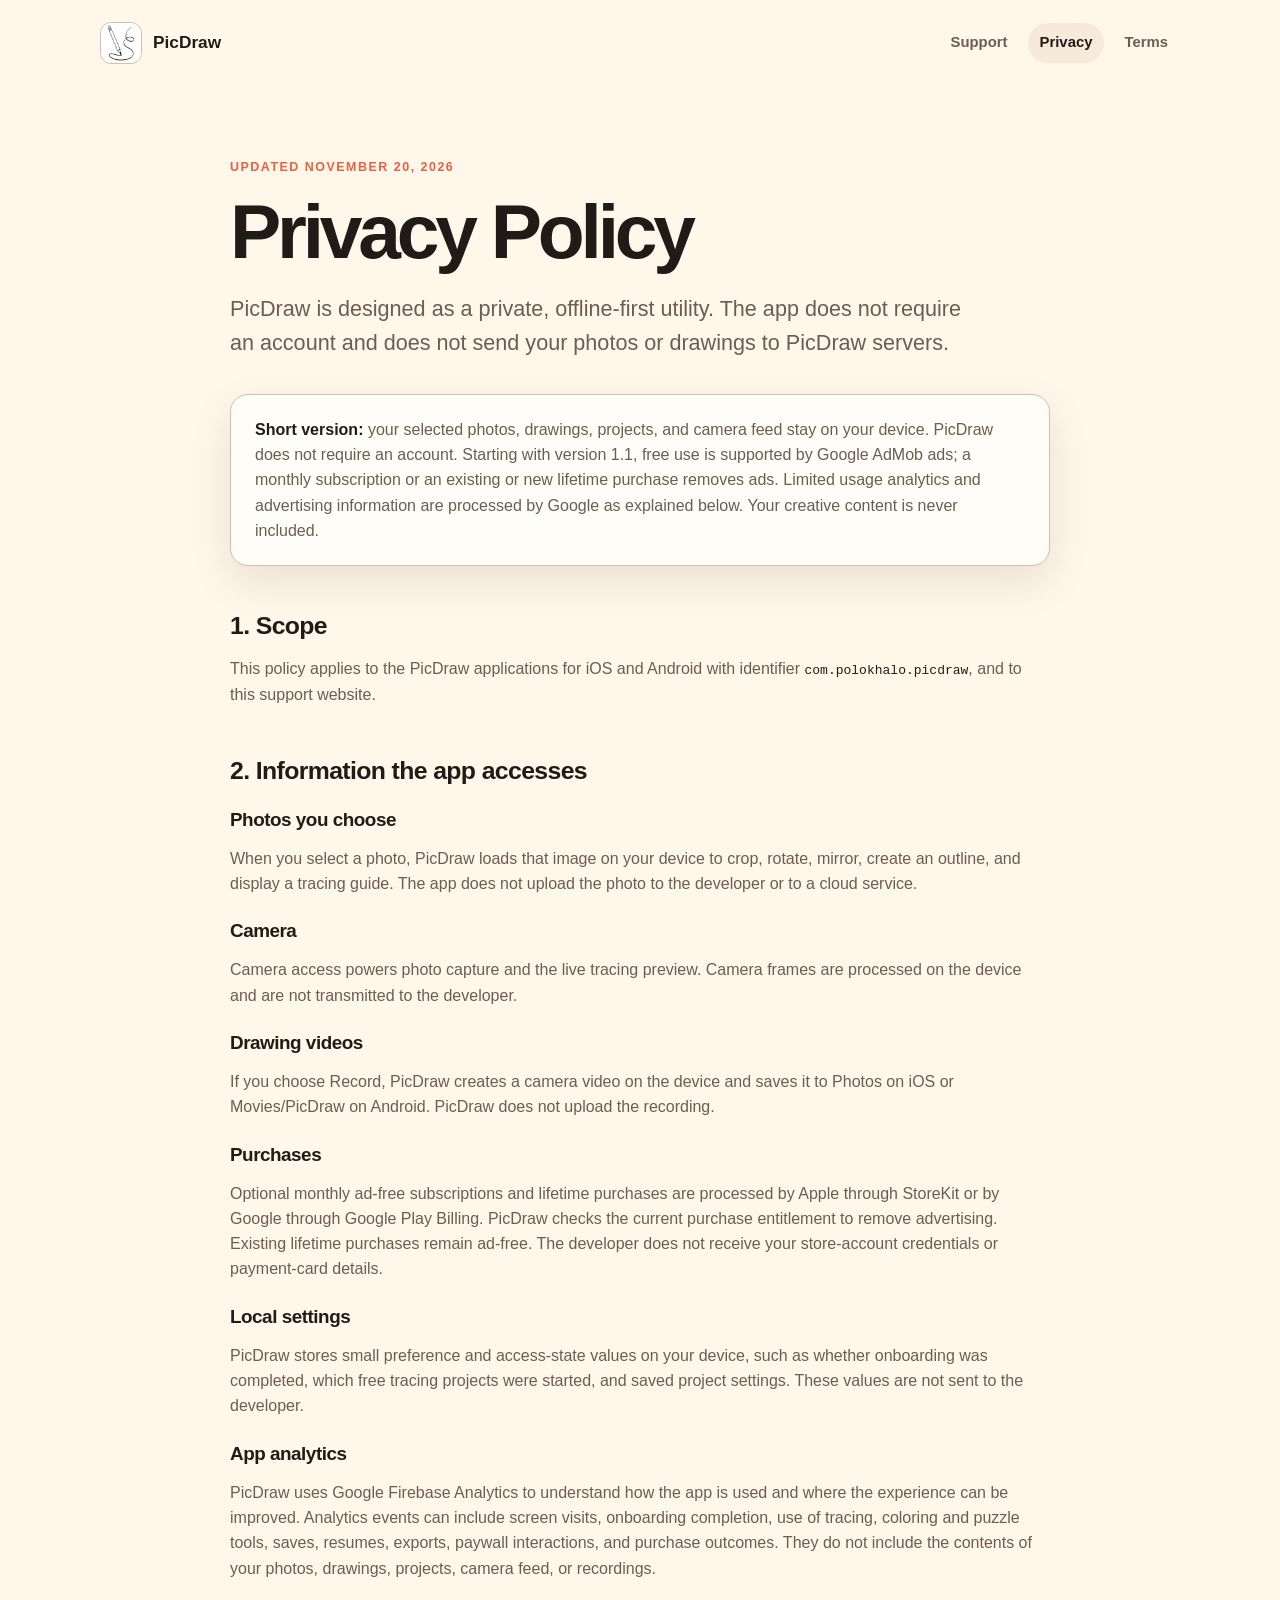
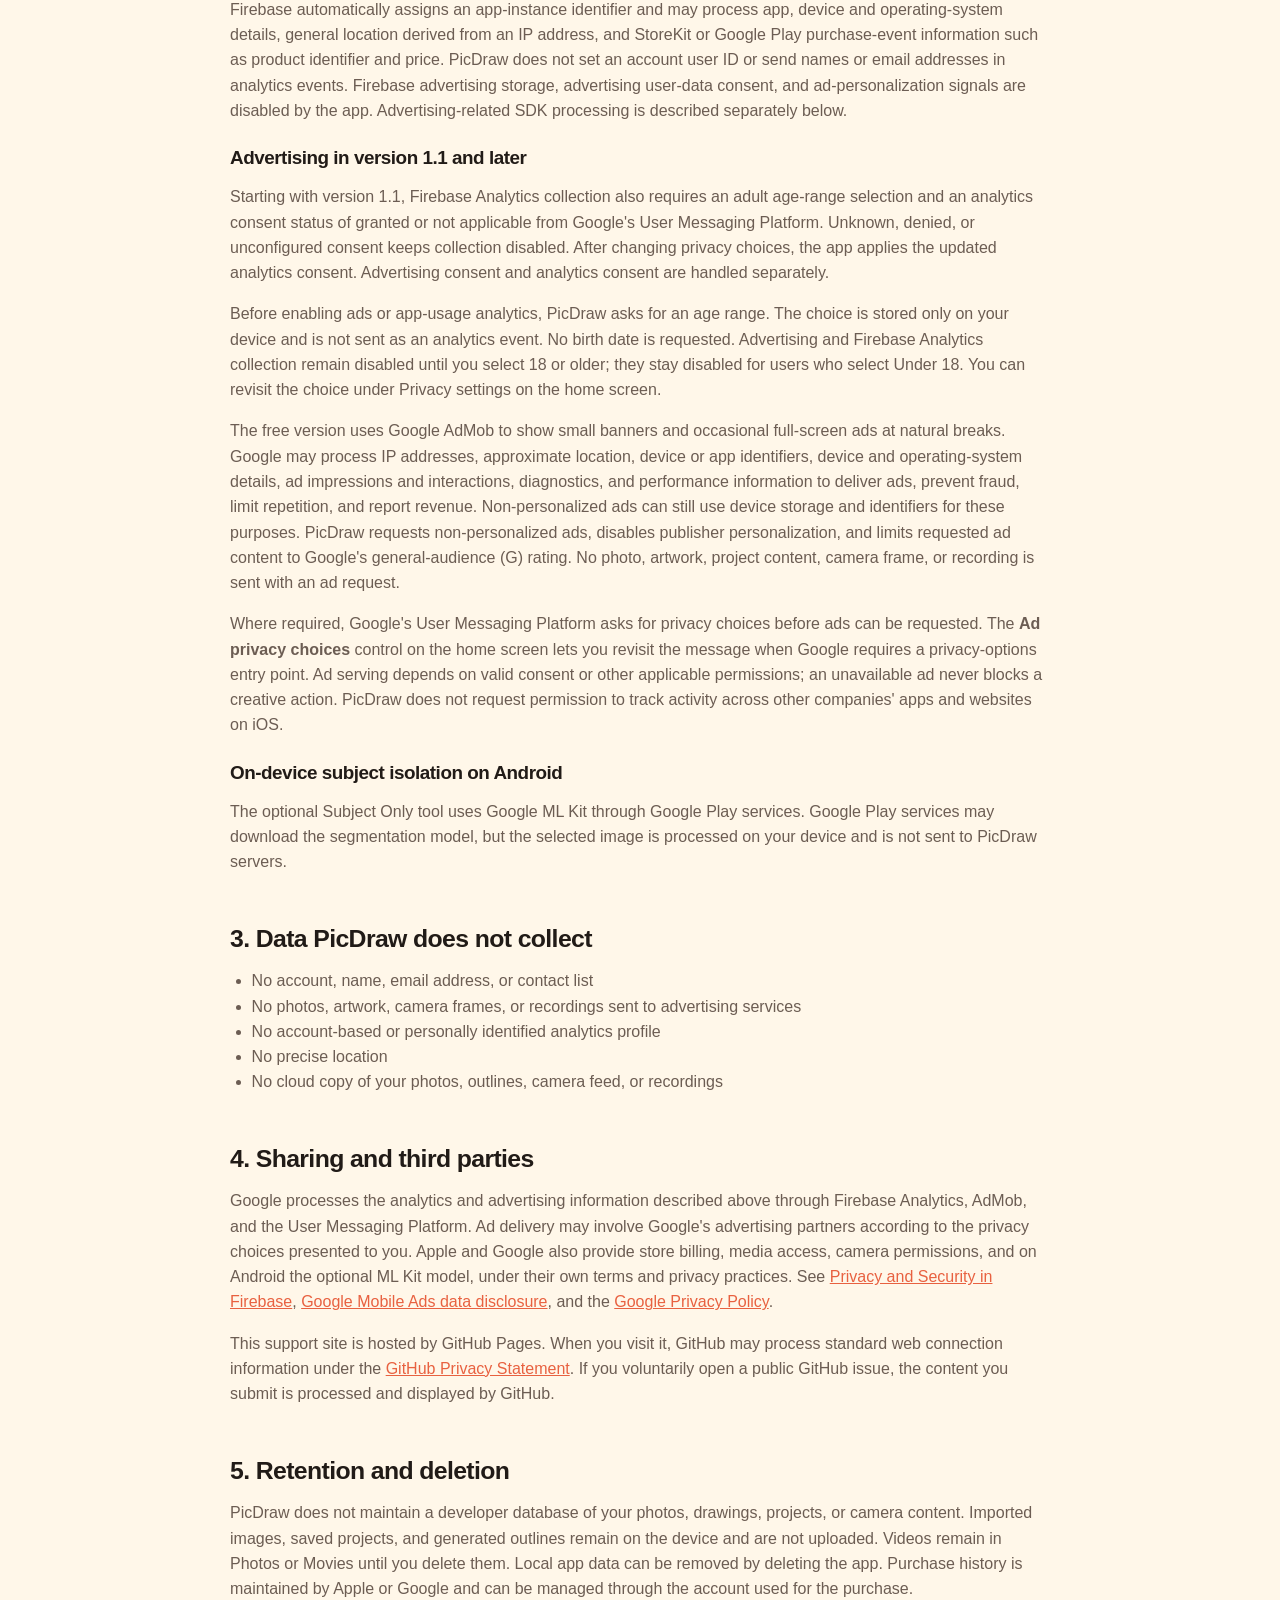
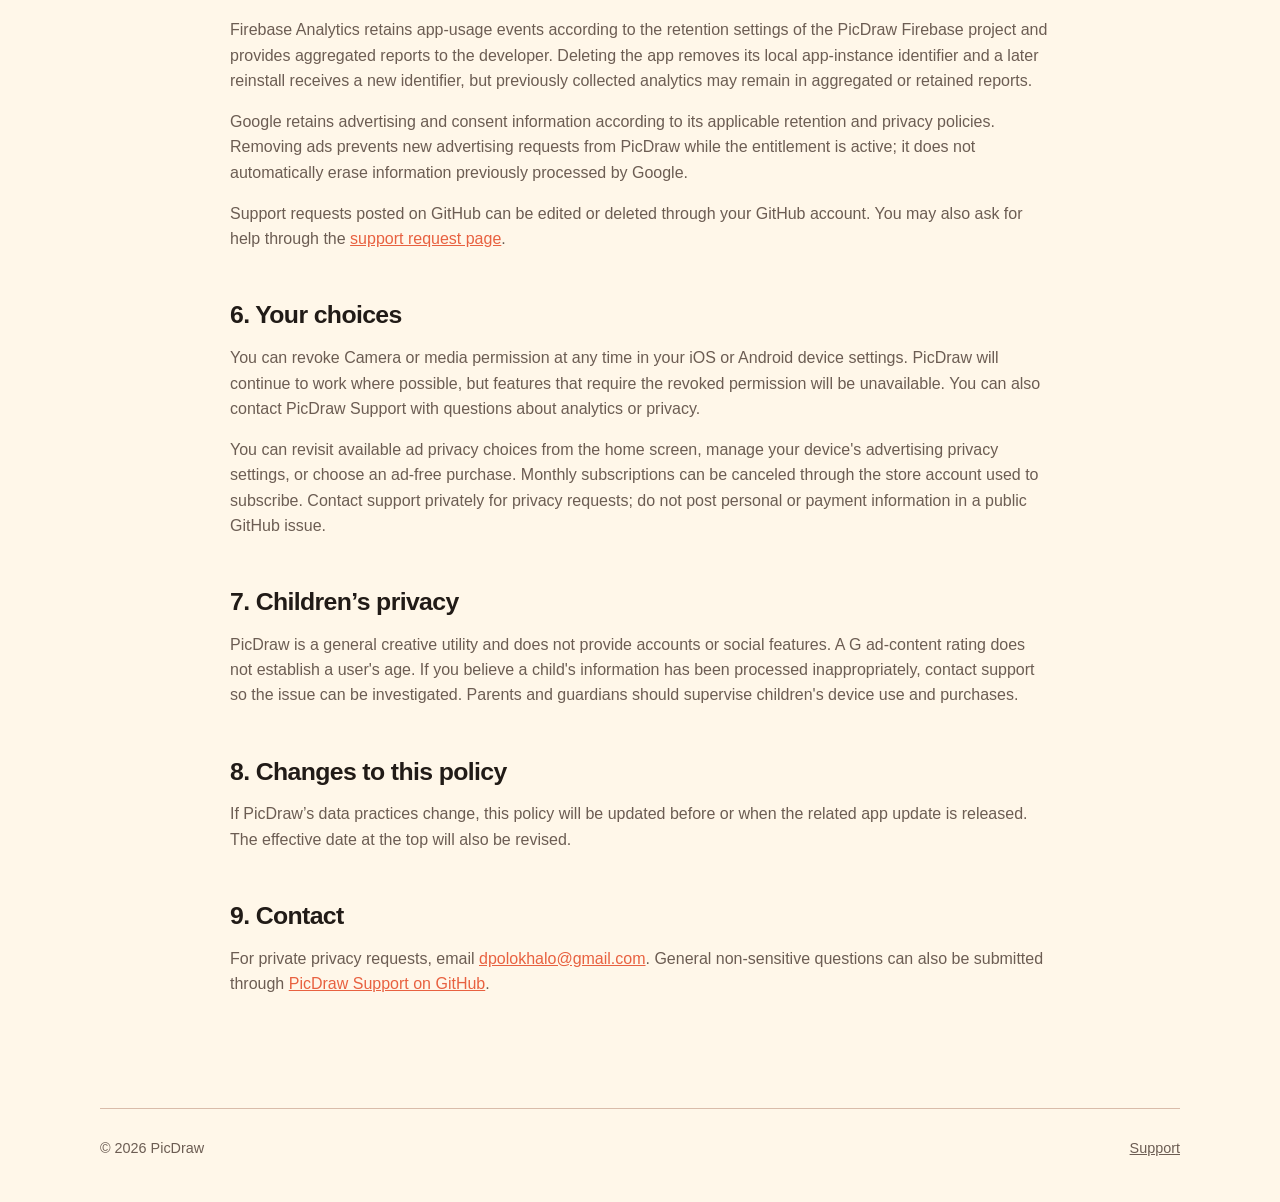
==== commit a1690904: "Clarify adult analytics consent requirements for PicDraw 1.1" ====
--- a/privacy/index.html
+++ b/privacy/index.html
@@ -55,6 +55,7 @@
       <p>Firebase automatically assigns an app-instance identifier and may process app, device and operating-system details, general location derived from an IP address, and StoreKit or Google Play purchase-event information such as product identifier and price. PicDraw does not set an account user ID or send names or email addresses in analytics events. Firebase advertising storage, advertising user-data consent, and ad-personalization signals are disabled by the app. Advertising-related SDK processing is described separately below.</p>
 
       <h3>Advertising in version 1.1 and later</h3>
+      <p>Starting with version 1.1, Firebase Analytics collection also requires an adult age-range selection and an analytics consent status of granted or not applicable from Google's User Messaging Platform. Unknown, denied, or unconfigured consent keeps collection disabled. After changing privacy choices, the app applies the updated analytics consent. Advertising consent and analytics consent are handled separately.</p>
       <p>Before enabling ads or app-usage analytics, PicDraw asks for an age range. The choice is stored only on your device and is not sent as an analytics event. No birth date is requested. Advertising and Firebase Analytics collection remain disabled until you select 18 or older; they stay disabled for users who select Under 18. You can revisit the choice under Privacy settings on the home screen.</p>
       <p>The free version uses Google AdMob to show small banners and occasional full-screen ads at natural breaks. Google may process IP addresses, approximate location, device or app identifiers, device and operating-system details, ad impressions and interactions, diagnostics, and performance information to deliver ads, prevent fraud, limit repetition, and report revenue. Non-personalized ads can still use device storage and identifiers for these purposes. PicDraw requests non-personalized ads, disables publisher personalization, and limits requested ad content to Google's general-audience (G) rating. No photo, artwork, project content, camera frame, or recording is sent with an ad request.</p>
       <p>Where required, Google's User Messaging Platform asks for privacy choices before ads can be requested. The <strong>Ad privacy choices</strong> control on the home screen lets you revisit the message when Google requires a privacy-options entry point. Ad serving depends on valid consent or other applicable permissions; an unavailable ad never blocks a creative action. PicDraw does not request permission to track activity across other companies' apps and websites on iOS.</p>
